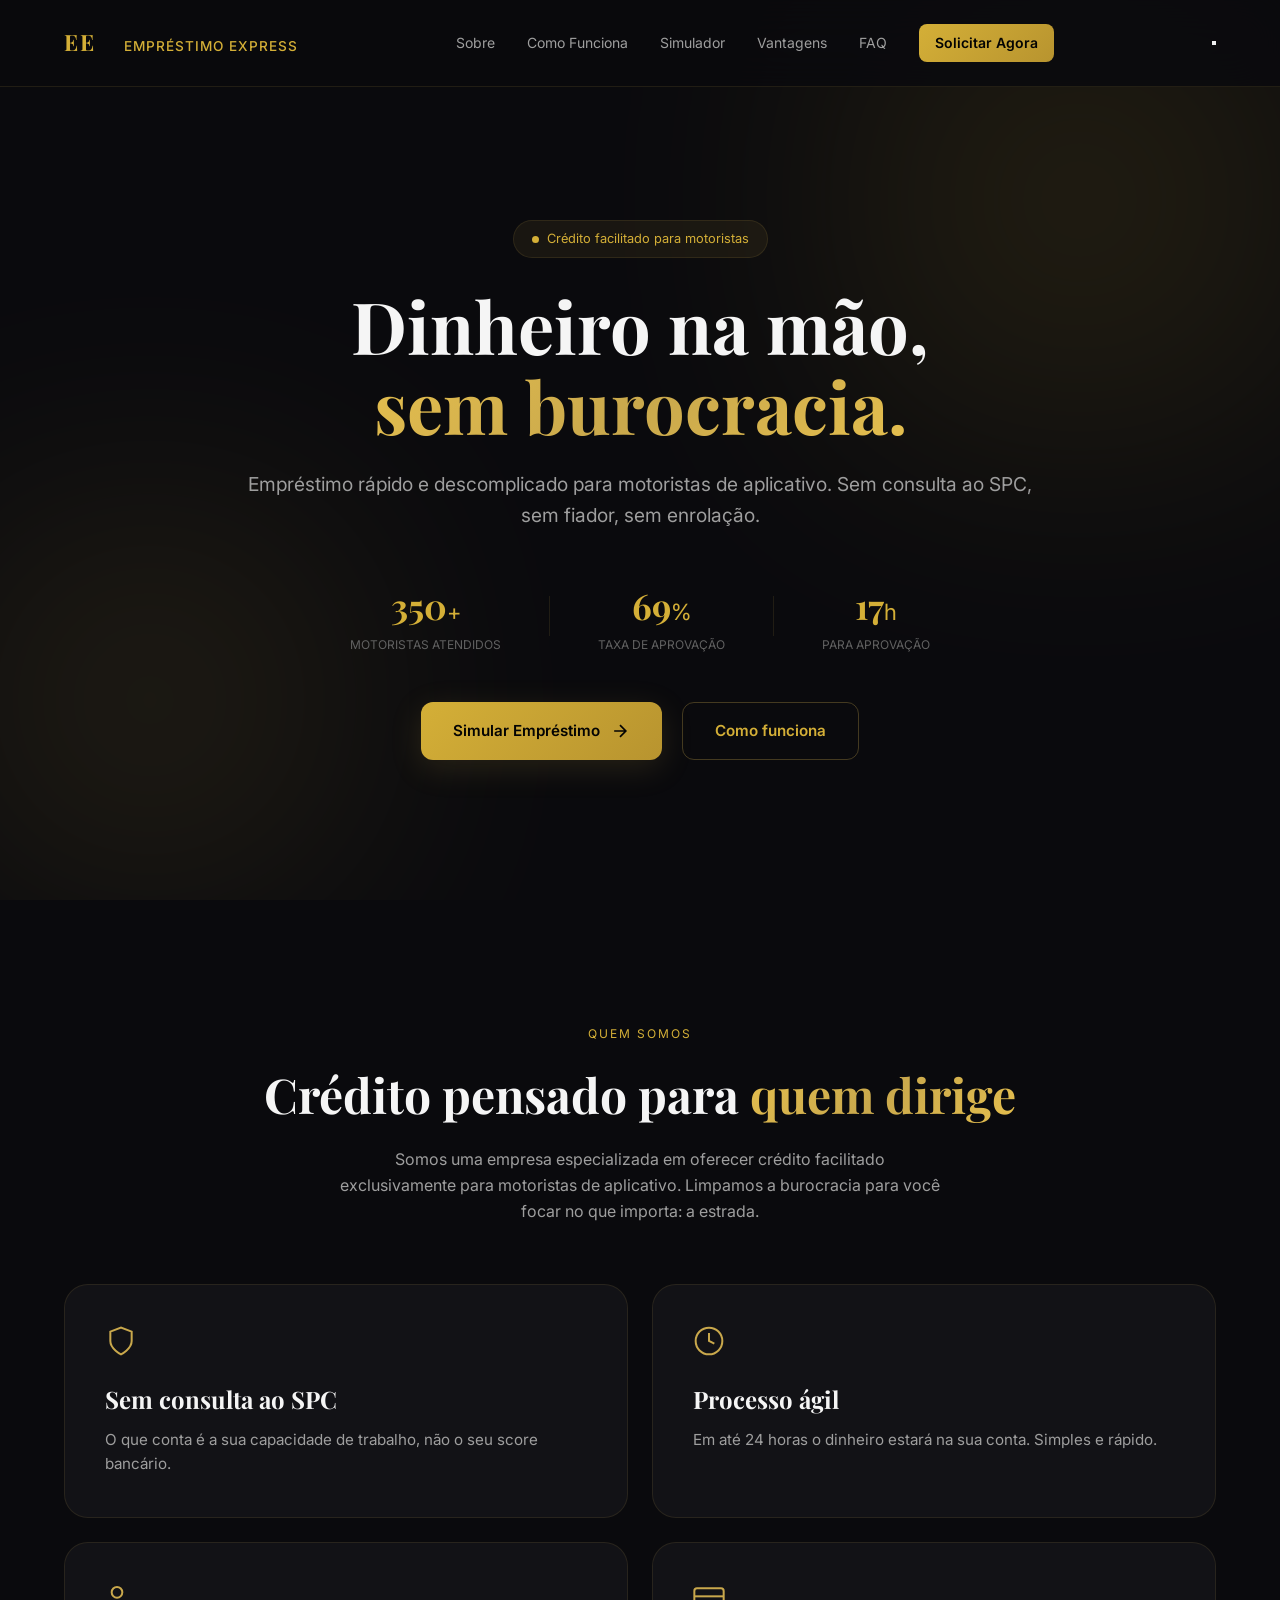
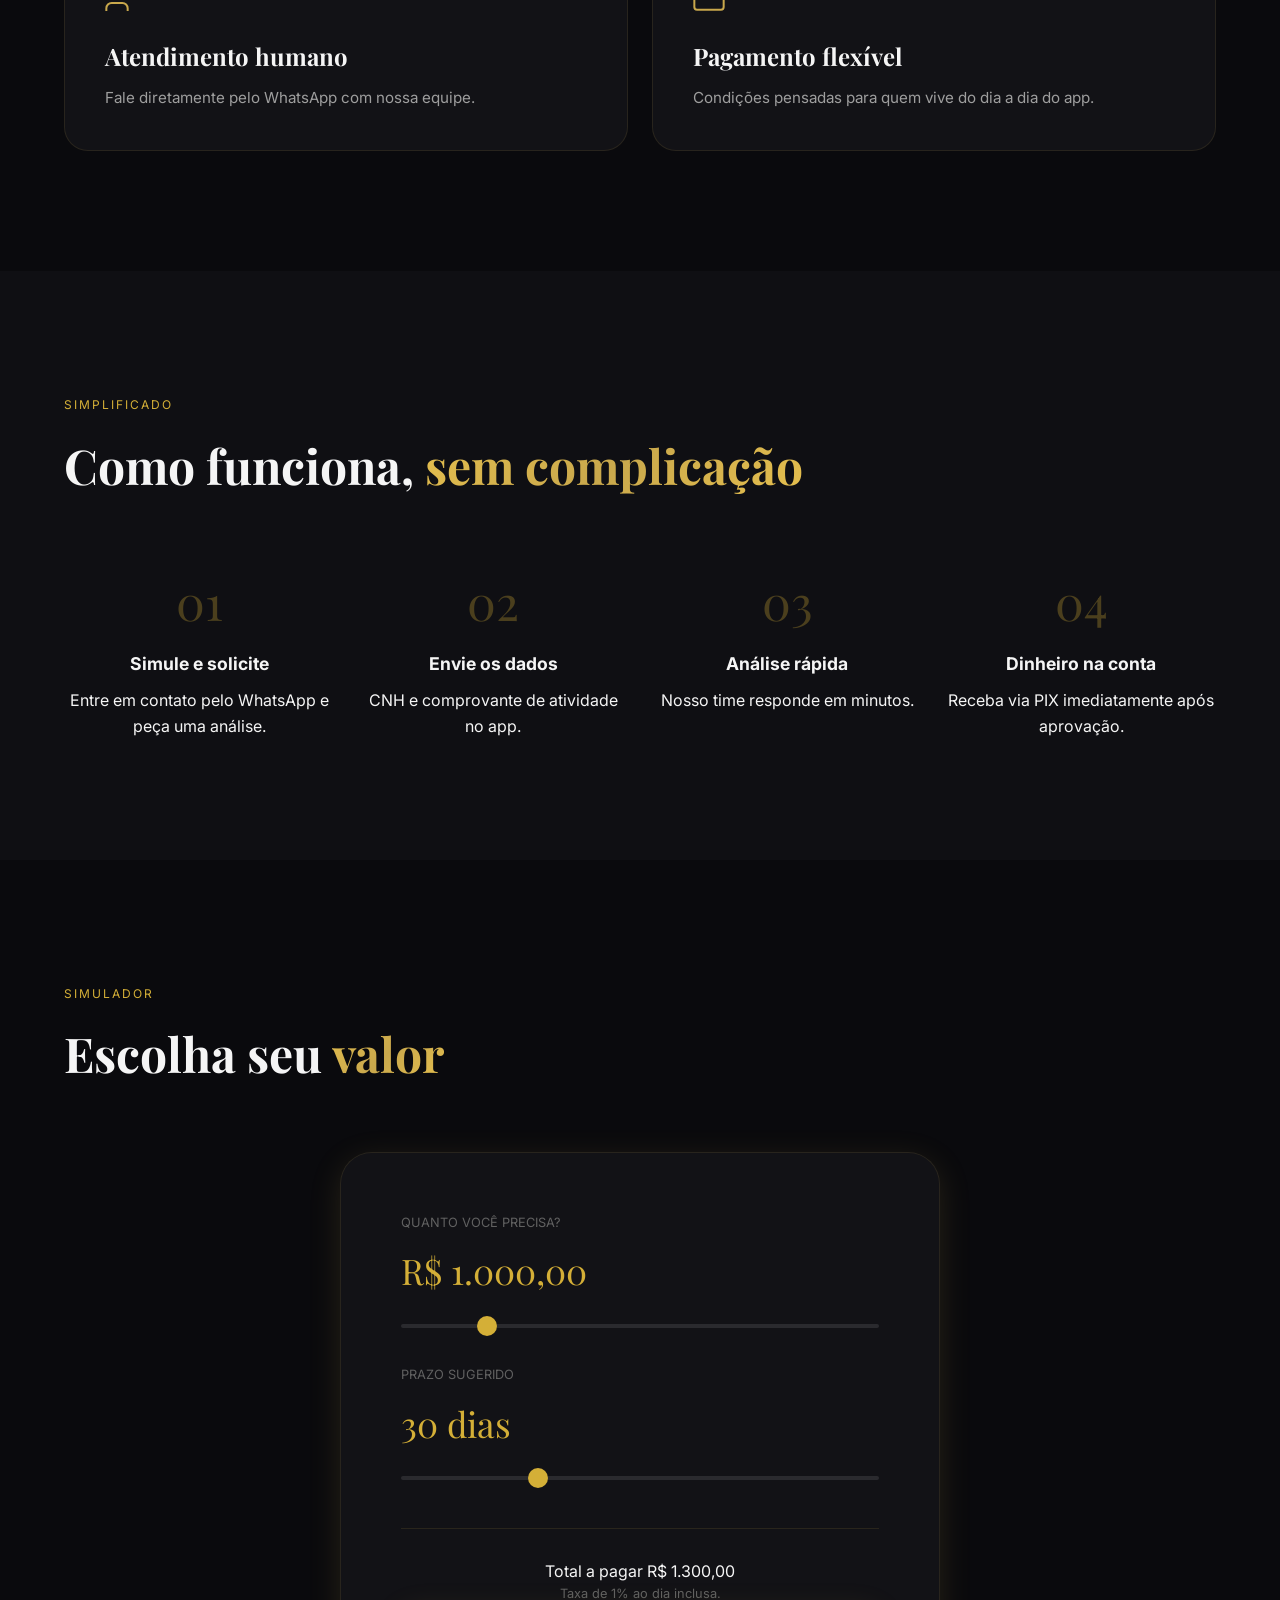
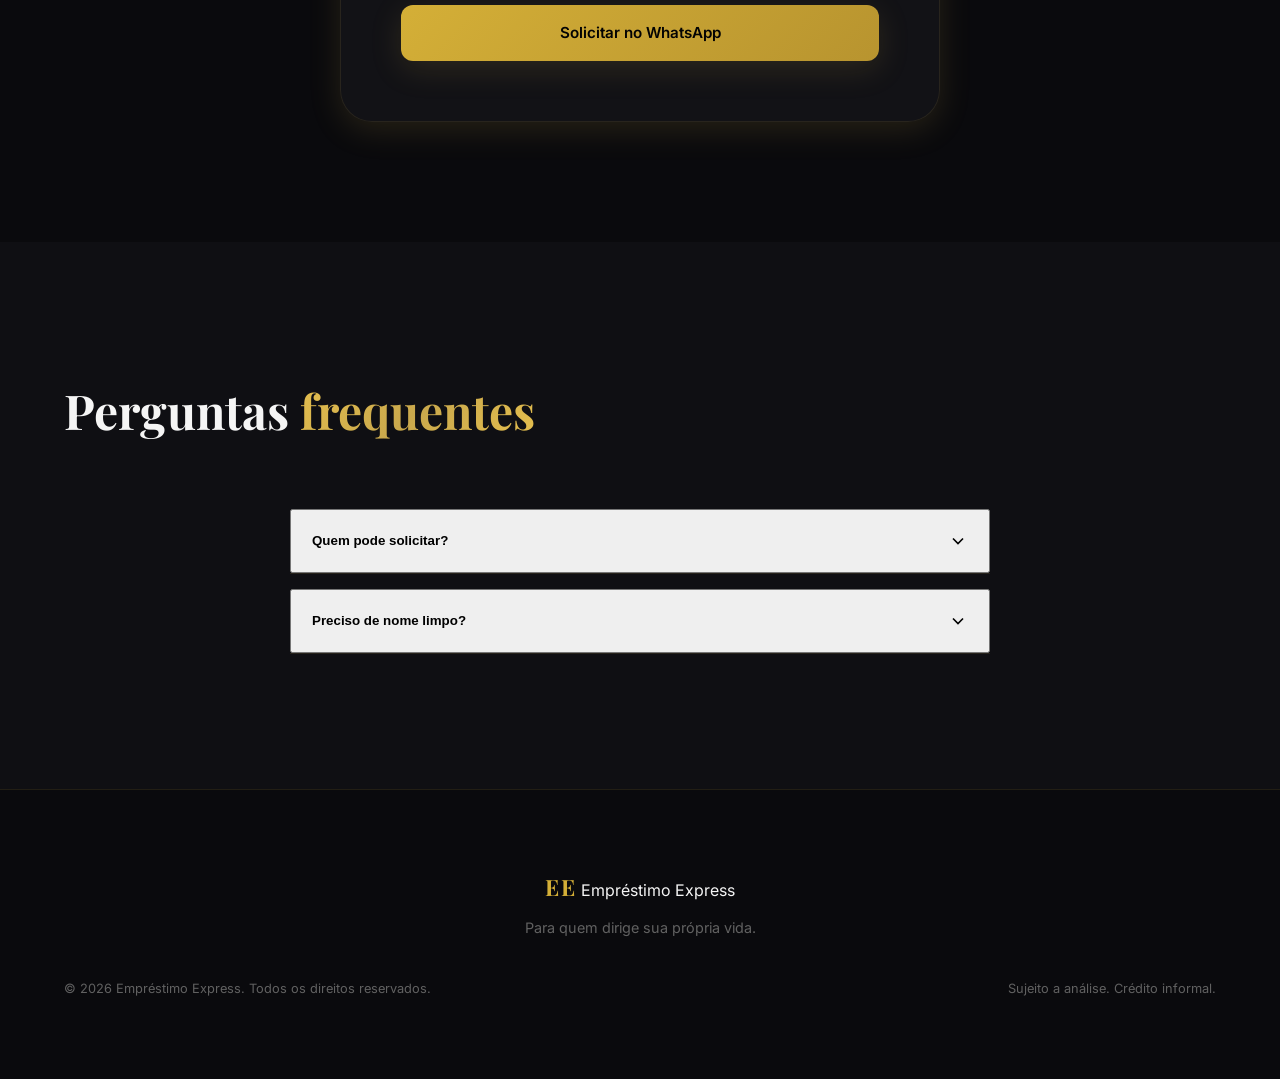
==== index.html @ c2438437 "Initialize Empréstimo Express Website - Premium Minimalist" ====
<!DOCTYPE html>
<html lang="pt-BR">
<head>
    <meta charset="UTF-8">
    <meta name="viewport" content="width=device-width, initial-scale=1.0">
    <title>Empréstimo Express | Crédito rápido para motoristas de aplicativo</title>
    <meta name="description" content="Empréstimo Express — crédito facilitado para motoristas de aplicativo sem consulta ao SPC. Aprovação rápida, sem burocracia. Solicite já!">
    <link rel="preconnect" href="https://fonts.googleapis.com">
    <link rel="preconnect" href="https://fonts.gstatic.com" crossorigin>
    <link href="https://fonts.googleapis.com/css2?family=Inter:wght@300;400;500;600;700;800&family=Playfair+Display:wght@400;500;600;700&display=swap" rel="stylesheet">
    <link rel="stylesheet" href="style.css">
</head>
<body>
    <!-- ===== NAVBAR ===== -->
    <nav class="navbar" id="navbar">
        <div class="container nav-container">
            <a href="#" class="nav-logo">
                <div class="logo-text">
                    <span class="logo-ee">EE</span>
                    <span class="logo-divider"></span>
                    <span class="logo-name">Empréstimo Express</span>
                </div>
            </a>
            <div class="nav-links" id="nav-links">
                <a href="#sobre" class="nav-link">Sobre</a>
                <a href="#como-funciona" class="nav-link">Como Funciona</a>
                <a href="#simulador" class="nav-link">Simulador</a>
                <a href="#vantagens" class="nav-link">Vantagens</a>
                <a href="#faq" class="nav-link">FAQ</a>
                <a href="https://w.app/emprestimo-express" class="nav-btn" target="_blank" rel="noopener">Solicitar Agora</a>
            </div>
            <button class="nav-toggle" id="nav-toggle" aria-label="Abrir menu">
                <span></span><span></span><span></span>
            </button>
        </div>
    </nav>

    <!-- ===== HERO ===== -->
    <section class="hero" id="hero">
        <div class="hero-bg-effects">
            <div class="hero-glow hero-glow-1"></div>
            <div class="hero-glow hero-glow-2"></div>
            <div class="hero-grid-overlay"></div>
        </div>
        <div class="container hero-container hero-no-visual"> <!-- Added hero-no-visual -->
            <div class="hero-content">
                <div class="hero-badge">
                    <span class="badge-dot"></span>
                    Crédito facilitado para motoristas
                </div>
                <h1 class="hero-title">
                    Dinheiro na mão, <br>
                    <span class="gold-text">sem burocracia.</span>
                </h1>
                <p class="hero-subtitle">
                    Empréstimo rápido e descomplicado para motoristas de aplicativo. 
                    Sem consulta ao SPC, sem fiador, sem enrolação.
                </p>
                <div class="hero-stats">
                    <div class="stat">
                        <span class="stat-number" data-target="500">0</span><span class="stat-suffix">+</span>
                        <span class="stat-label">Motoristas atendidos</span>
                    </div>
                    <div class="stat-divider"></div>
                    <div class="stat">
                        <span class="stat-number" data-target="98">0</span><span class="stat-suffix">%</span>
                        <span class="stat-label">Taxa de aprovação</span>
                    </div>
                    <div class="stat-divider"></div>
                    <div class="stat">
                        <span class="stat-number" data-target="24">0</span><span class="stat-suffix">h</span>
                        <span class="stat-label">Para aprovação</span>
                    </div>
                </div>
                <div class="hero-actions">
                    <a href="#simulador" class="btn btn-primary" id="hero-cta">
                        Simular Empréstimo
                        <svg width="20" height="20" viewBox="0 0 24 24" fill="none" stroke="currentColor" stroke-width="2"><path d="M5 12h14M12 5l7 7-7 7"/></svg>
                    </a>
                    <a href="#como-funciona" class="btn btn-outline" id="hero-secondary-cta">
                        Como funciona
                    </a>
                </div>
            </div>
            <!-- hero-visual REMOVED HERE -->
        </div>
        <!-- hero-scroll-indicator REMOVED -->
    </section>

    <!-- ===== SOBRE ===== -->
    <section class="section" id="sobre">
        <div class="container text-center"> <!-- Centered info for more elegance -->
            <div class="section-header">
                <span class="section-tag">Quem somos</span>
                <h2 class="section-title">Crédito pensado para <span class="gold-text">quem dirige</span></h2>
                <p class="section-desc">
                    Somos uma empresa especializada em oferecer crédito facilitado exclusivamente para motoristas de aplicativo. 
                    Limpamos a burocracia para você focar no que importa: a estrada.
                </p>
            </div>
            <div class="about-grid">
                <div class="about-card" data-reveal>
                    <div class="about-card-icon">
                        <svg width="32" height="32" viewBox="0 0 24 24" fill="none" stroke="#C9A84C" stroke-width="1.5"><path d="M12 22s8-4 8-10V5l-8-3-8 3v7c0 6 8 10 8 10z"/></svg>
                    </div>
                    <h3>Sem consulta ao SPC</h3>
                    <p>O que conta é a sua capacidade de trabalho, não o seu score bancário.</p>
                </div>
                <div class="about-card" data-reveal>
                    <div class="about-card-icon">
                        <svg width="32" height="32" viewBox="0 0 24 24" fill="none" stroke="#C9A84C" stroke-width="1.5"><circle cx="12" cy="12" r="10"/><path d="M12 6v6l4 2"/></svg>
                    </div>
                    <h3>Processo ágil</h3>
                    <p>Em até 24 horas o dinheiro estará na sua conta. Simples e rápido.</p>
                </div>
                <div class="about-card" data-reveal>
                    <div class="about-card-icon">
                        <svg width="32" height="32" viewBox="0 0 24 24" fill="none" stroke="#C9A84C" stroke-width="1.5"><path d="M17 21v-2a4 4 0 0 0-4-4H5a4 4 0 0 0-4 4v2"/><circle cx="9" cy="7" r="4"/></svg>
                    </div>
                    <h3>Atendimento humano</h3>
                    <p>Fale diretamente pelo WhatsApp com nossa equipe.</p>
                </div>
                <div class="about-card" data-reveal>
                    <div class="about-card-icon">
                        <svg width="32" height="32" viewBox="0 0 24 24" fill="none" stroke="#C9A84C" stroke-width="1.5"><rect x="1" y="4" width="22" height="16" rx="2" ry="2"/><line x1="1" y1="10" x2="23" y2="10"/></svg>
                    </div>
                    <h3>Pagamento flexível</h3>
                    <p>Condições pensadas para quem vive do dia a dia do app.</p>
                </div>
            </div>
        </div>
    </section>

    <!-- ===== COMO FUNCIONA ===== -->
    <section class="section section-alt" id="como-funciona">
        <div class="container">
            <div class="section-header">
                <span class="section-tag">Simplificado</span>
                <h2 class="section-title">Como funciona, <span class="gold-text">sem complicação</span></h2>
            </div>
            <div class="steps-grid">
                <div class="step-card" data-reveal>
                    <div class="step-number">01</div>
                    <div class="step-content">
                        <h3>Simule e solicite</h3>
                        <p>Entre em contato pelo WhatsApp e peça uma análise.</p>
                    </div>
                </div>
                <div class="step-card" data-reveal>
                    <div class="step-number">02</div>
                    <div class="step-content">
                        <h3>Envie os dados</h3>
                        <p>CNH e comprovante de atividade no app.</p>
                    </div>
                </div>
                <div class="step-card" data-reveal>
                    <div class="step-number">03</div>
                    <div class="step-content">
                        <h3>Análise rápida</h3>
                        <p>Nosso time responde em minutos.</p>
                    </div>
                </div>
                <div class="step-card" data-reveal>
                    <div class="step-number">04</div>
                    <div class="step-content">
                        <h3>Dinheiro na conta</h3>
                        <p>Receba via PIX imediatamente após aprovação.</p>
                    </div>
                </div>
            </div>
        </div>
    </section>

    <!-- ===== SIMULADOR ===== -->
    <section class="section" id="simulador">
        <div class="container">
            <div class="section-header">
                <span class="section-tag">Simulador</span>
                <h2 class="section-title">Escolha seu <span class="gold-text">valor</span></h2>
            </div>
            <div class="simulator-wrapper" data-reveal>
                <div class="simulator-card">
                    <div class="simulator-inner">
                        <div class="sim-group">
                            <label class="sim-label">Quanto você precisa?</label>
                            <div class="sim-value-display">R$ <span id="sim-value-text">1.000</span>,00</div>
                            <input type="range" id="sim-valor" class="sim-range" min="200" max="5000" value="1000" step="100">
                        </div>
                        <div class="sim-group">
                            <label class="sim-label">Prazo sugerido</label>
                            <div class="sim-value-display"><span id="sim-prazo-text">30</span> dias</div>
                            <input type="range" id="sim-prazo" class="sim-range" min="7" max="90" value="30" step="1">
                        </div>
                        <div class="sim-results">
                            <div class="sim-total-item">
                                <span class="sim-result-label">Total a pagar</span>
                                <span class="sim-result-value" id="sim-total">R$ 1.300,00</span>
                            </div>
                            <p class="sim-note">Taxa de 1% ao dia inclusa.</p>
                        </div>
                        <a href="https://w.app/emprestimo-express" class="btn btn-primary btn-full" id="sim-cta" target="_blank" rel="noopener">Solicitar no WhatsApp</a>
                    </div>
                </div>
            </div>
        </div>
    </section>

    <!-- ===== FAQ ===== -->
    <section class="section section-alt" id="faq">
        <div class="container">
            <div class="section-header">
                <h2 class="section-title">Perguntas <span class="gold-text">frequentes</span></h2>
            </div>
            <div class="faq-list">
                <div class="faq-item" data-reveal>
                    <button class="faq-question">
                        <span>Quem pode solicitar?</span>
                        <svg class="faq-chevron" width="20" height="20" viewBox="0 0 24 24" fill="none" stroke="currentColor" stroke-width="2"><path d="M6 9l6 6 6-6"/></svg>
                    </button>
                    <div class="faq-answer"><p>Motoristas de aplicativo (Uber, 99) com CNH ativa.</p></div>
                </div>
                <div class="faq-item" data-reveal>
                    <button class="faq-question">
                        <span>Preciso de nome limpo?</span>
                        <svg class="faq-chevron" width="20" height="20" viewBox="0 0 24 24" fill="none" stroke="currentColor" stroke-width="2"><path d="M6 9l6 6 6-6"/></svg>
                    </button>
                    <div class="faq-answer"><p>Não! Avaliamos seu perfil no aplicativo.</p></div>
                </div>
            </div>
        </div>
    </section>

    <!-- ===== FOOTER ===== -->
    <footer class="footer">
        <div class="container">
            <div class="footer-brand">
                <span class="logo-ee">EE</span> Empréstimo Express
                <p class="footer-tagline">Para quem dirige sua própria vida.</p>
            </div>
            <div class="footer-bottom">
                <p>&copy; 2026 Empréstimo Express. Todos os direitos reservados.</p>
                <p class="footer-disclaimer">Sujeito a análise. Crédito informal.</p>
            </div>
        </div>
    </footer>

    <script src="script.js"></script>
</body>
</html>
---- style.css ----
/* ===== CSS RESET & VARIABLES ===== */
*,
*::before,
*::after {
    margin: 0;
    padding: 0;
    box-sizing: border-box;
}

:root {
    /* Gold palette */
    --gold-300: #E5BF4E;
    --gold-400: #D4AF37;
    --gold-500: #C9A84C;
    --gold-600: #B8942F;

    /* Dark palette */
    --dark-800: #030303;
    --dark-900: #010101;

    /* Semantic */
    --bg-primary: #0A0A0D;
    --bg-secondary: #0F0F13;
    --bg-card: rgba(20, 20, 26, 0.8);
    --bg-card-hover: rgba(30, 30, 38, 0.9);
    --border-color: rgba(201, 168, 76, 0.12);
    --border-hover: rgba(201, 168, 76, 0.3);
    --text-primary: #F5F5F5;
    --text-secondary: #9E9E9E;
    --text-muted: #616161;

    /* Effects */
    --glow-gold: rgba(201, 168, 76, 0.15);
    --shadow-gold: 0 8px 32px rgba(201, 168, 76, 0.15);

    /* Typography */
    --font-sans: 'Inter', sans-serif;
    --font-serif: 'Playfair Display', serif;

    /* Transitions */
    --ease-out: cubic-bezier(0.16, 1, 0.3, 1);
}

html {
    scroll-behavior: smooth;
    -webkit-font-smoothing: antialiased;
}

body {
    font-family: var(--font-sans);
    background: var(--bg-primary);
    color: var(--text-primary);
    line-height: 1.6;
    overflow-x: hidden;
}

a {
    text-decoration: none;
    color: inherit;
}

.container {
    max-width: 1200px;
    margin: 0 auto;
    padding: 0 24px;
}

.text-center {
    text-align: center;
}

/* ===== TYPOGRAPHY ===== */
.gold-text {
    background: linear-gradient(135deg, var(--gold-300), var(--gold-500), var(--gold-300));
    -webkit-background-clip: text;
    background-clip: text;
    -webkit-text-fill-color: transparent;
}

/* ===== BUTTONS ===== */
.btn {
    display: inline-flex;
    align-items: center;
    gap: 10px;
    padding: 16px 32px;
    font-size: 0.95rem;
    font-weight: 600;
    border-radius: 12px;
    transition: all 0.4s var(--ease-out);
    cursor: pointer;
}

.btn-primary {
    background: linear-gradient(135deg, var(--gold-400), var(--gold-600));
    color: var(--dark-800);
    box-shadow: var(--shadow-gold);
}

.btn-primary:hover {
    transform: translateY(-2px);
    box-shadow: 0 12px 40px rgba(201, 168, 76, 0.3);
}

.btn-outline {
    border: 1px solid var(--border-hover);
    color: var(--gold-400);
}

.btn-outline:hover {
    background: rgba(201, 168, 76, 0.08);
    transform: translateY(-2px);
}

.btn-full {
    width: 100%;
    justify-content: center;
}

/* ===== NAVBAR ===== */
.navbar {
    position: fixed;
    top: 0;
    left: 0;
    right: 0;
    z-index: 1000;
    padding: 24px 0;
    background: rgba(10, 10, 13, 0.85);
    backdrop-filter: blur(20px);
    border-bottom: 1px solid var(--border-color);
}

.nav-container {
    display: flex;
    align-items: center;
    justify-content: space-between;
}

.nav-logo {
    display: flex;
    align-items: center;
}

.logo-ee {
    font-family: var(--font-serif);
    font-size: 1.4rem;
    font-weight: 700;
    color: var(--gold-400);
    letter-spacing: 2px;
}

.logo-divider {
    width: 1px;
    height: 24px;
    background: var(--gold-500);
    opacity: 0.5;
    margin: 0 12px;
}

.logo-name {
    font-size: 0.85rem;
    font-weight: 500;
    color: var(--gold-400);
    text-transform: uppercase;
    letter-spacing: 1px;
}

.nav-links {
    display: flex;
    align-items: center;
    gap: 32px;
}

.nav-link {
    font-size: 0.875rem;
    color: var(--text-secondary);
    transition: color 0.3s ease;
}

.nav-link:hover {
    color: var(--gold-400);
}

.nav-btn {
    font-size: 0.875rem;
    font-weight: 600;
    color: var(--dark-800);
    background: linear-gradient(135deg, var(--gold-400), var(--gold-600));
    padding: 8px 16px;
    border-radius: 8px;
}

/* ===== HERO ===== */
.hero {
    min-height: 100vh;
    display: flex;
    align-items: center;
    position: relative;
    padding-top: 80px;
    overflow: hidden;
}

.hero-bg-effects {
    position: absolute;
    inset: 0;
}

.hero-glow {
    position: absolute;
    filter: blur(120px);
    opacity: 0.15;
}

.hero-glow-1 { top: -100px; right: -100px; width: 600px; height: 600px; background: radial-gradient(circle, var(--gold-400), transparent); }
.hero-glow-2 { bottom: -50px; left: -100px; width: 500px; height: 500px; background: radial-gradient(circle, var(--gold-500), transparent); }

.hero-container {
    padding: 60px 0;
    position: relative;
    z-index: 10;
}

.hero-no-visual {
    text-align: center;
}

.hero-content {
    max-width: 800px;
    margin: 0 auto;
}

.hero-badge {
    display: inline-flex;
    align-items: center;
    gap: 8px;
    padding: 8px 18px;
    background: rgba(201, 168, 76, 0.08);
    border: 1px solid var(--border-color);
    border-radius: 100px;
    font-size: 0.8rem;
    color: var(--gold-400);
    margin-bottom: 28px;
}

.badge-dot { width: 7px; height: 7px; background: var(--gold-400); border-radius: 50%; }

.hero-title {
    font-family: var(--font-serif);
    font-size: clamp(2.5rem, 6vw, 4.5rem);
    line-height: 1.1;
    margin-bottom: 24px;
}

.hero-subtitle {
    font-size: 1.2rem;
    color: var(--text-secondary);
    margin-bottom: 48px;
}

.hero-stats {
    display: flex;
    justify-content: center;
    align-items: center;
    gap: 48px;
    margin-bottom: 48px;
}

.stat-number { font-size: 2.2rem; font-weight: 700; color: var(--gold-400); font-family: var(--font-serif); }
.stat-suffix { font-size: 1.4rem; color: var(--gold-400); }
.stat-label { display: block; font-size: 0.75rem; color: var(--text-muted); text-transform: uppercase; }
.stat-divider { width: 1px; height: 40px; background: var(--border-color); }

.hero-actions { display: flex; justify-content: center; gap: 20px; }

/* ===== SECTIONS ===== */
.section { padding: 120px 0; }
.section-alt { background: var(--bg-secondary); }

.section-header { margin-bottom: 60px; }
.section-tag { font-size: 0.75rem; color: var(--gold-400); text-transform: uppercase; letter-spacing: 2px; }
.section-title { font-family: var(--font-serif); font-size: 3rem; margin-top: 10px; }
.section-desc { color: var(--text-secondary); margin-top: 15px; max-width: 600px; margin-left: auto; margin-right: auto; }

/* ABOUT CARDS */
.about-grid { display: grid; grid-template-columns: repeat(2, 1fr); gap: 24px; margin-top: 60px; }
.about-card { padding: 40px; background: var(--bg-card); border: 1px solid var(--border-color); border-radius: 24px; text-align: left; }
.about-card:hover { transform: translateY(-5px); border-color: var(--border-hover); background: var(--bg-card-hover); transition: all 0.4s ease; }
.about-card h3 { font-family: var(--font-serif); font-size: 1.5rem; margin: 15px 0 10px; }
.about-card p { color: var(--text-secondary); font-size: 0.95rem; }

/* STEPS */
.steps-grid { display: grid; grid-template-columns: repeat(4, 1fr); gap: 24px; text-align: center; }
.step-number { font-family: var(--font-serif); font-size: 3rem; color: var(--gold-400); opacity: 0.3; }
.step-content h3 { font-size: 1.1rem; margin: 10px 0; }

/* SIMULATOR */
.simulator-wrapper { max-width: 600px; margin: 0 auto; }
.simulator-card { padding: 60px; background: var(--bg-card); border: 1px solid var(--border-color); border-radius: 32px; box-shadow: var(--shadow-gold); }
.sim-group { margin-bottom: 30px; }
.sim-label { display: block; font-size: 0.8rem; color: var(--text-muted); text-transform: uppercase; margin-bottom: 10px; }
.sim-value-display { font-family: var(--font-serif); font-size: 2.2rem; color: var(--gold-400); margin-bottom: 10px; }
.sim-range { width: 100%; -webkit-appearance: none; background: rgba(255, 255, 255, 0.1); height: 4px; border-radius: 2px; }
.sim-range::-webkit-slider-thumb { -webkit-appearance: none; width: 20px; height: 20px; background: var(--gold-400); border-radius: 50%; cursor: pointer; }

.sim-results { margin-top: 40px; padding-top: 30px; border-top: 1px solid var(--border-color); text-align: center; }
.sim-total-value { font-family: var(--font-serif); font-size: 3rem; margin: 10px 0; }
.sim-note { font-size: 0.8rem; color: var(--text-muted); }

/* FAQ */
.faq-list { max-width: 700px; margin: 0 auto; }
.faq-item { margin-bottom: 15px; border-bottom: 1px solid var(--border-color); }
.faq-question { width: 100%; padding: 20px; display: flex; justify-content: space-between; align-items: center; font-weight: 600; cursor: pointer; }
.faq-answer { padding: 0 20px 20px; color: var(--text-secondary); display: none; }

/* FOOTER */
.footer { padding: 80px 0; border-top: 1px solid var(--border-color); text-align: center; }
.footer-tagline { color: var(--text-muted); font-size: 0.9rem; margin-top: 10px; }
.footer-bottom { margin-top: 40px; display: flex; justify-content: space-between; font-size: 0.8rem; color: var(--text-muted); }

/* RESPONSIVE */
@media (max-width: 991px) { .about-grid { grid-template-columns: 1fr; } .steps-grid { grid-template-columns: 1fr 1fr; } }
@media (max-width: 768px) { .hero-stats { flex-direction: column; gap: 24px; } .stat-divider { width: 40px; height: 1px; } .steps-grid { grid-template-columns: 1fr; } }
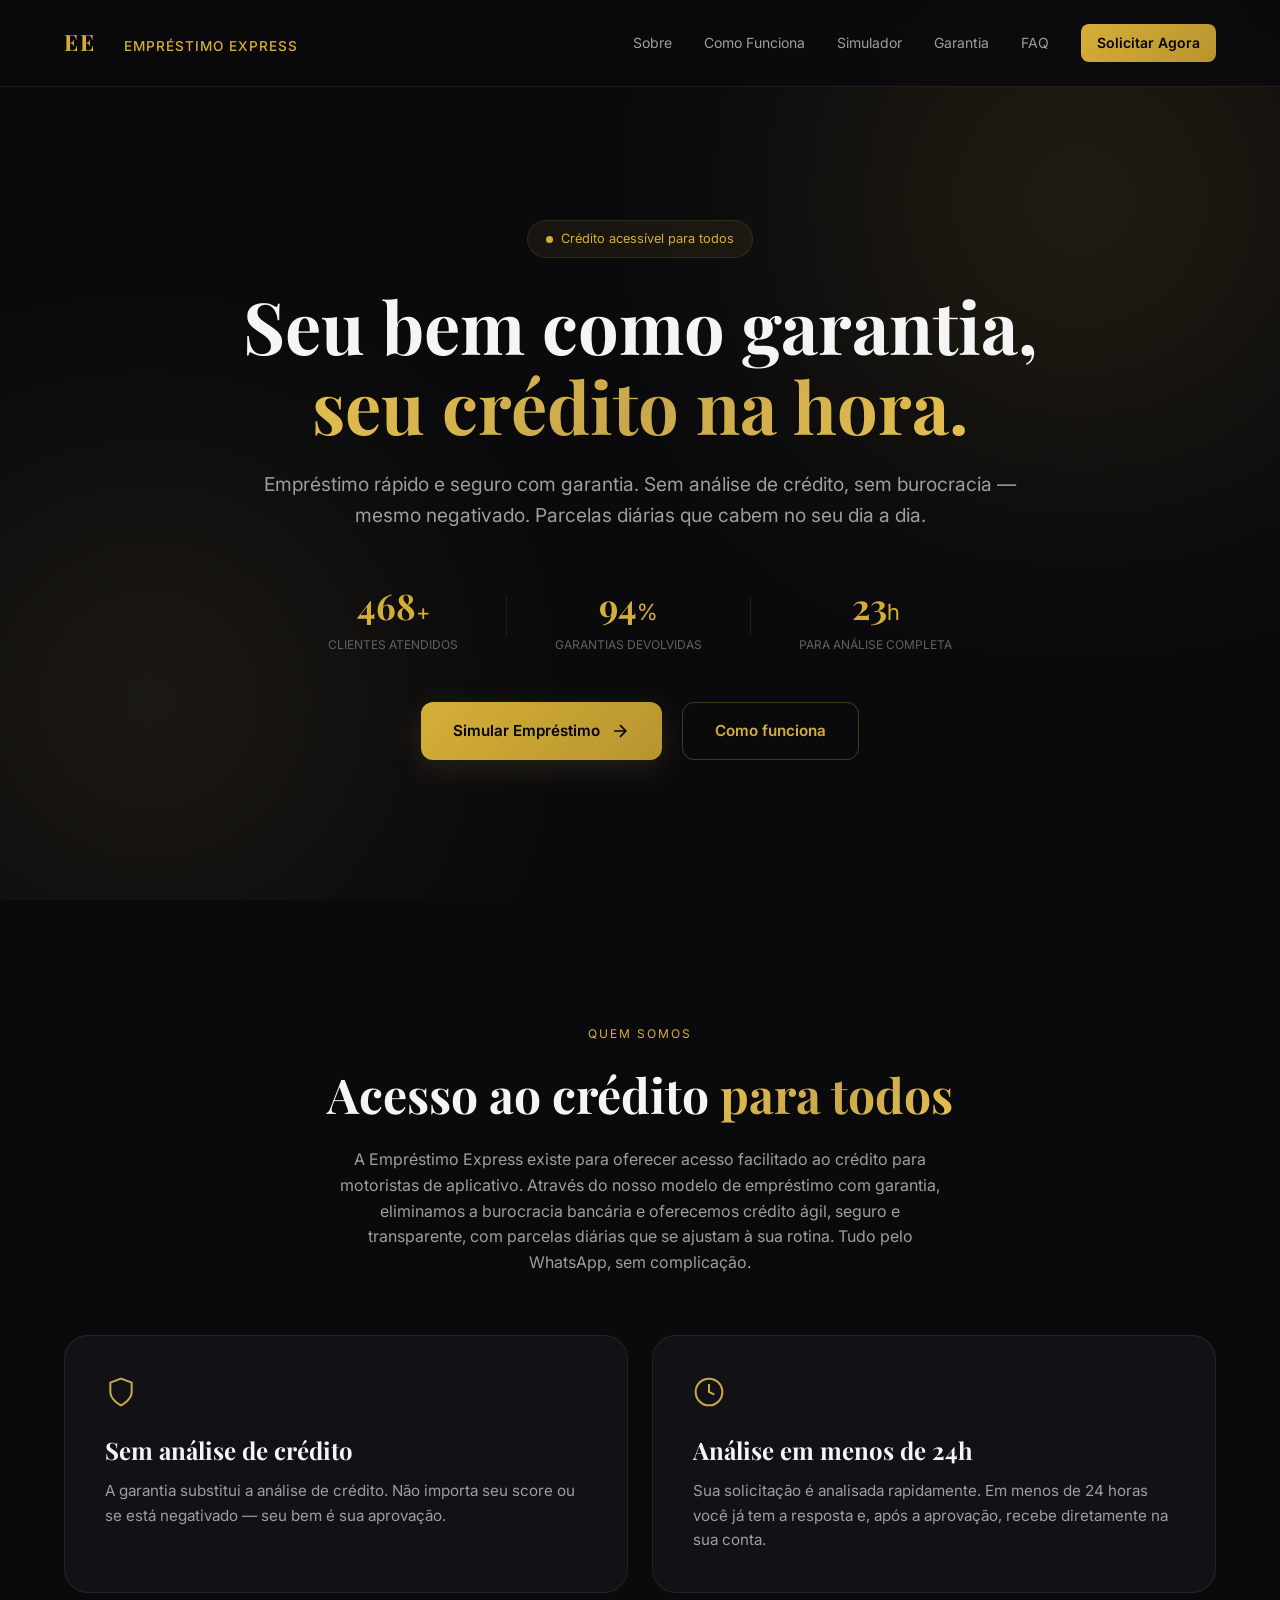
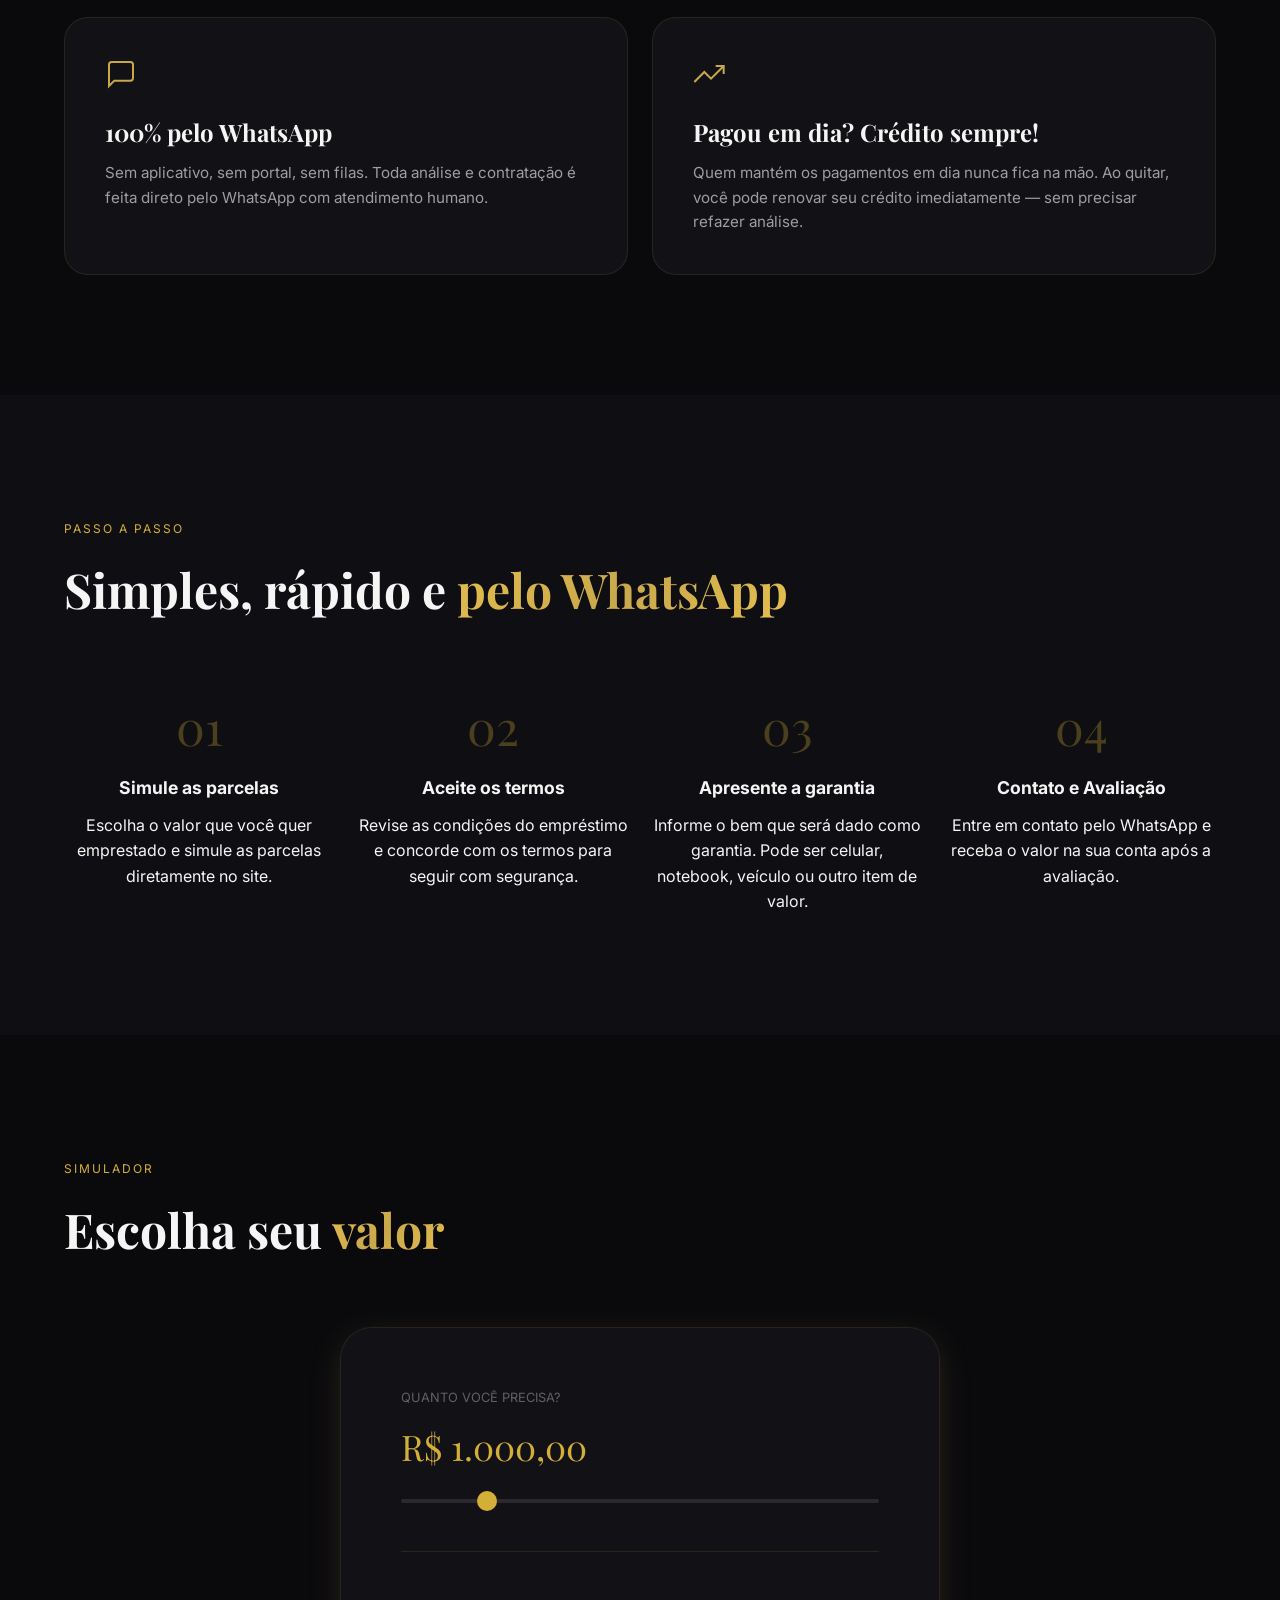
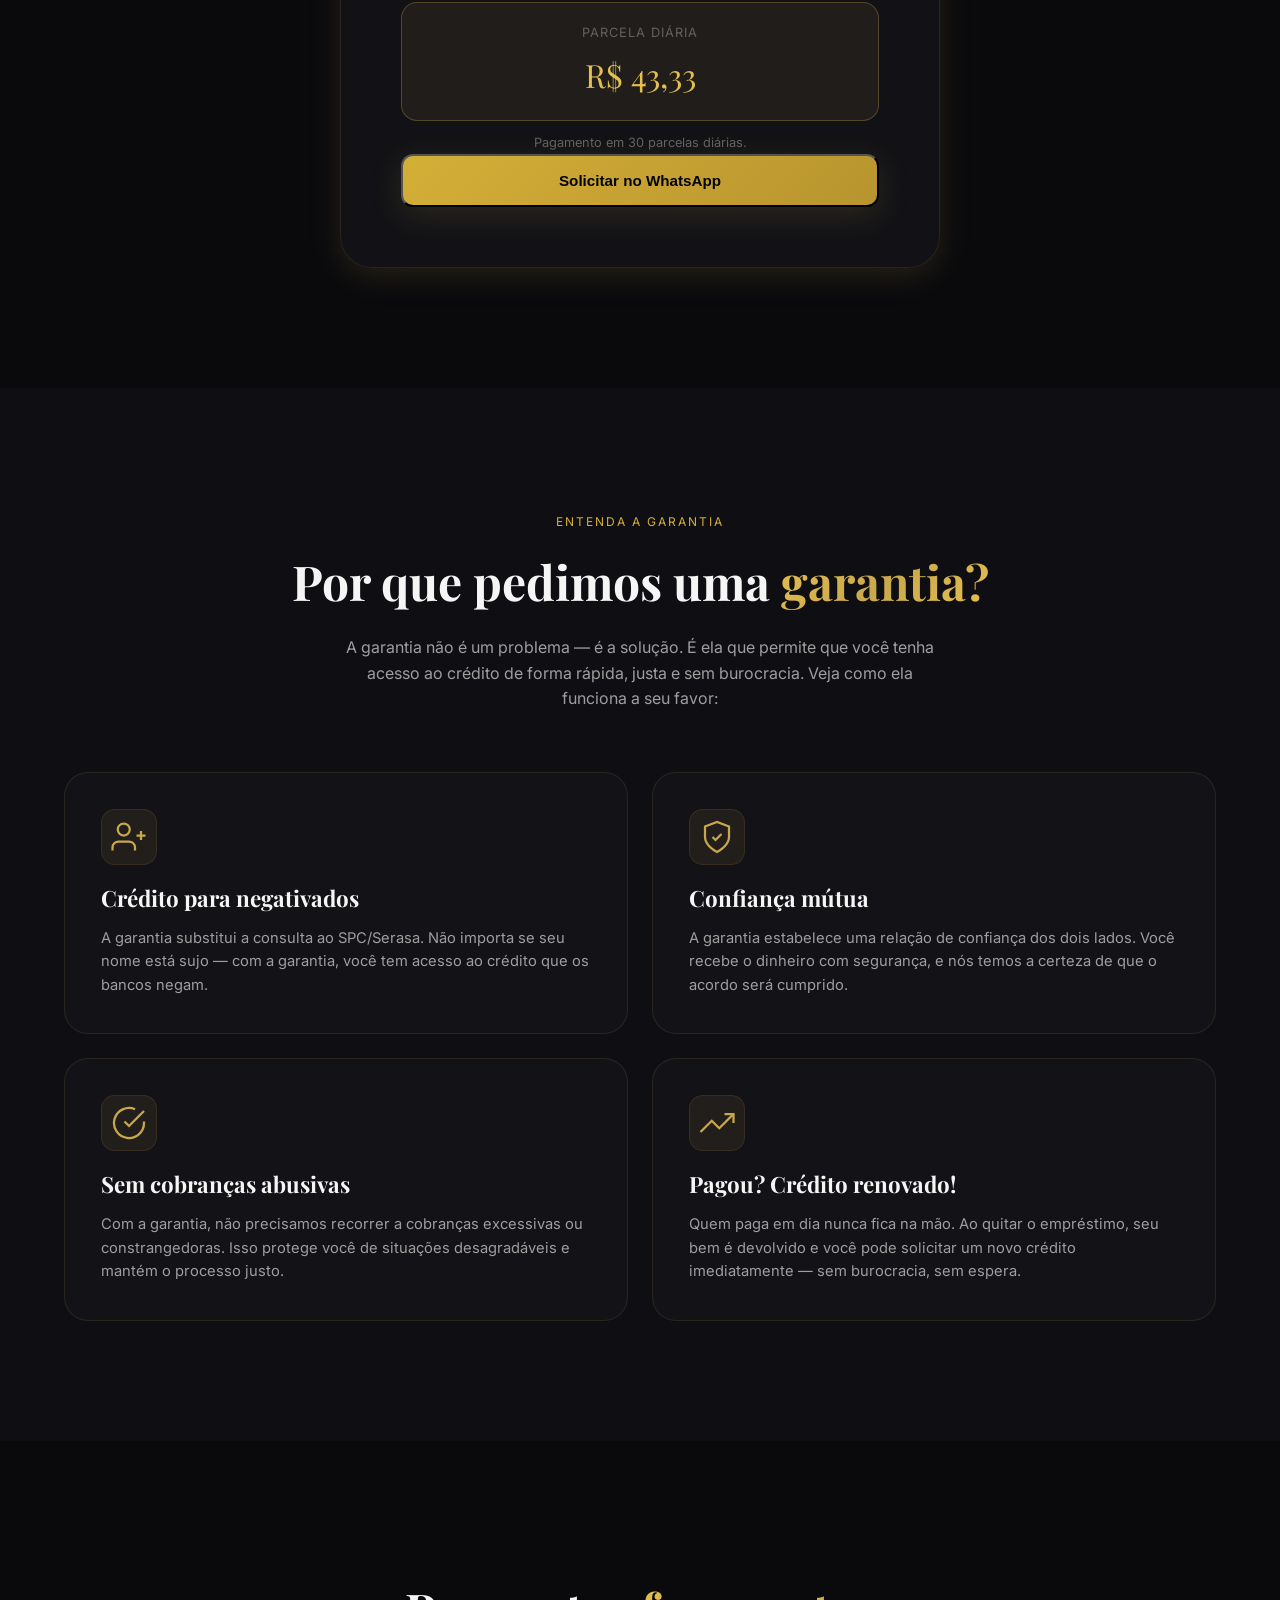
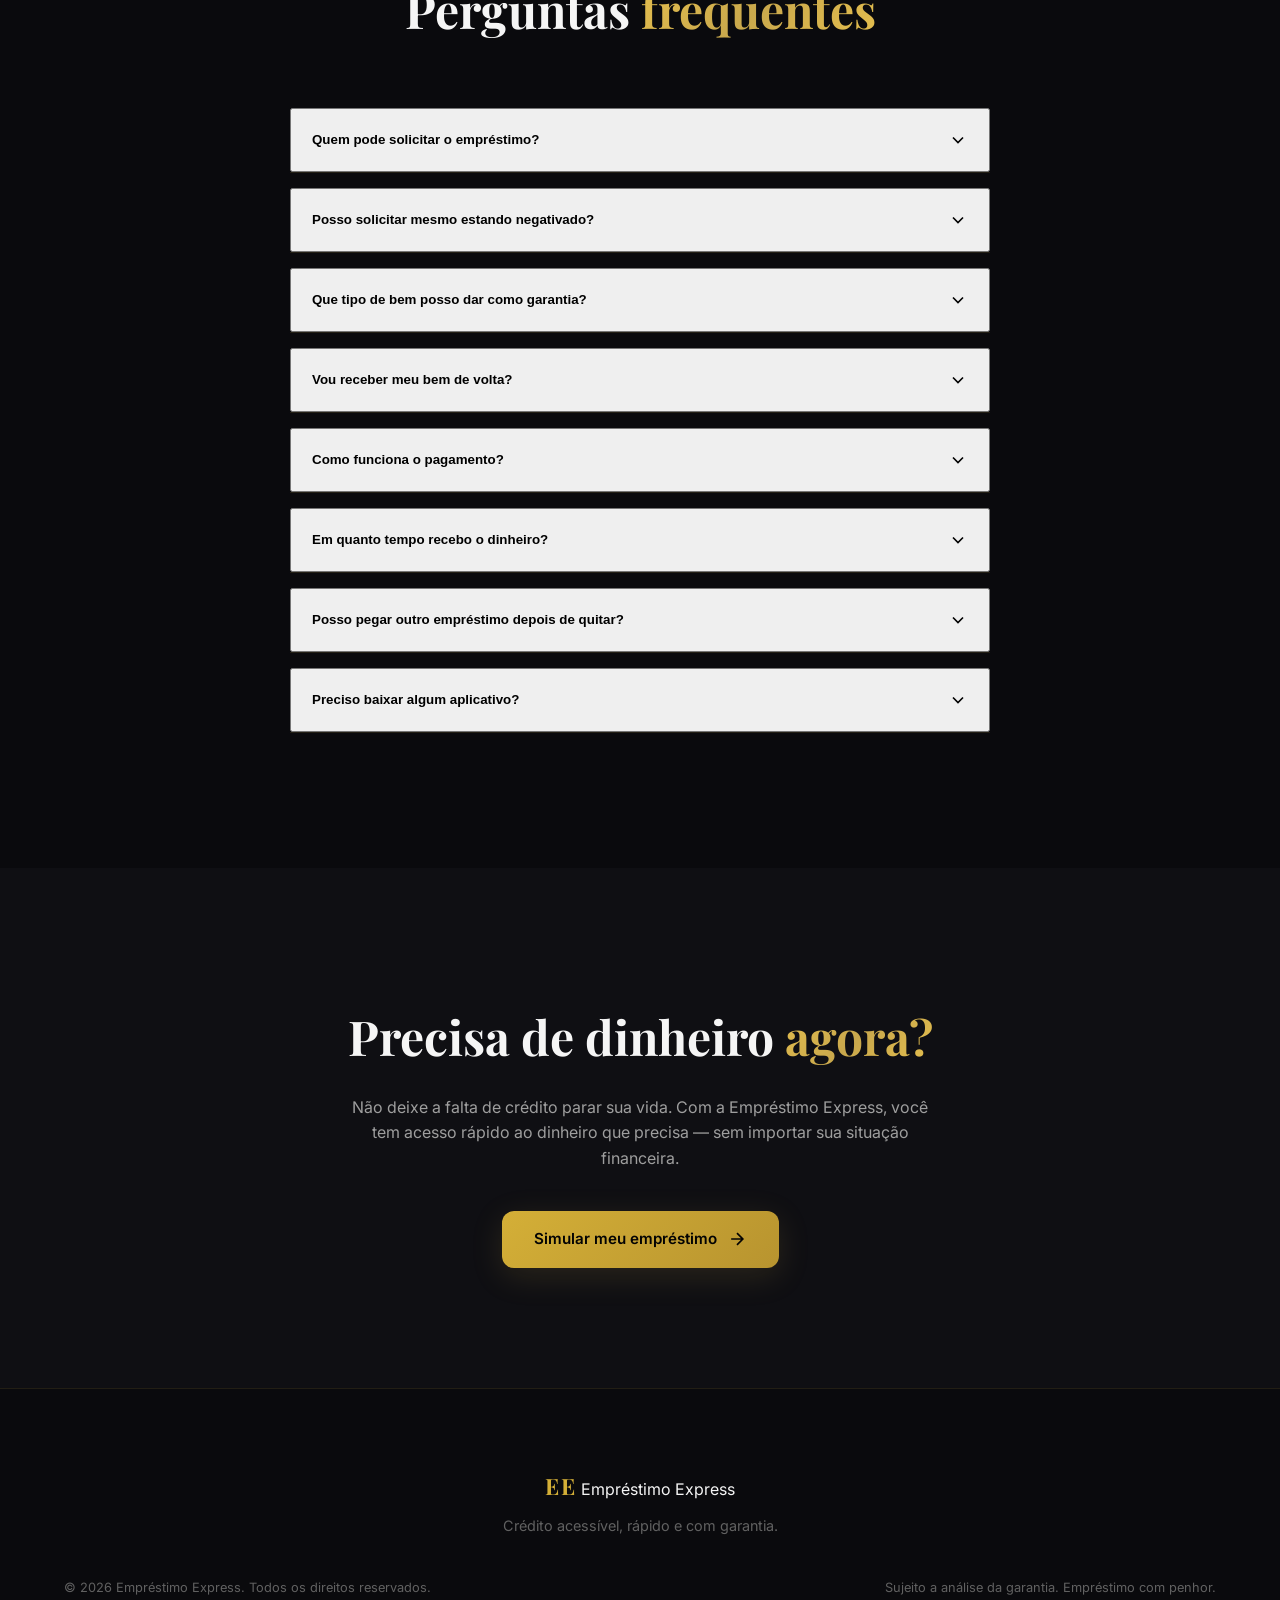
==== commit fa6343d1: "feat(LP): update app driver text and responsive layout" ====
--- a/index.html
+++ b/index.html
@@ -1,15 +1,20 @@
 <!DOCTYPE html>
 <html lang="pt-BR">
+
 <head>
     <meta charset="UTF-8">
     <meta name="viewport" content="width=device-width, initial-scale=1.0">
-    <title>Empréstimo Express | Crédito rápido para motoristas de aplicativo</title>
-    <meta name="description" content="Empréstimo Express — crédito facilitado para motoristas de aplicativo sem consulta ao SPC. Aprovação rápida, sem burocracia. Solicite já!">
+    <title>Empréstimo Express | Crédito rápido com garantia — sem análise de crédito</title>
+    <meta name="description"
+        content="Empréstimo Express — crédito facilitado com garantia para qualquer pessoa, mesmo negativada. Sem consulta ao SPC, parcela diária acessível. Solicite pelo WhatsApp!">
     <link rel="preconnect" href="https://fonts.googleapis.com">
     <link rel="preconnect" href="https://fonts.gstatic.com" crossorigin>
-    <link href="https://fonts.googleapis.com/css2?family=Inter:wght@300;400;500;600;700;800&family=Playfair+Display:wght@400;500;600;700&display=swap" rel="stylesheet">
+    <link
+        href="https://fonts.googleapis.com/css2?family=Inter:wght@300;400;500;600;700;800&family=Playfair+Display:wght@400;500;600;700&display=swap"
+        rel="stylesheet">
     <link rel="stylesheet" href="style.css">
 </head>
+
 <body>
     <!-- ===== NAVBAR ===== -->
     <nav class="navbar" id="navbar">
@@ -25,9 +30,10 @@
                 <a href="#sobre" class="nav-link">Sobre</a>
                 <a href="#como-funciona" class="nav-link">Como Funciona</a>
                 <a href="#simulador" class="nav-link">Simulador</a>
-                <a href="#vantagens" class="nav-link">Vantagens</a>
+                <a href="#garantia" class="nav-link">Garantia</a>
                 <a href="#faq" class="nav-link">FAQ</a>
-                <a href="https://w.app/emprestimo-express" class="nav-btn" target="_blank" rel="noopener">Solicitar Agora</a>
+                <a href="https://wa.me/message/BMBYSOKISTH4L1" class="nav-btn" target="_blank" rel="noopener">Solicitar
+                    Agora</a>
             </div>
             <button class="nav-toggle" id="nav-toggle" aria-label="Abrir menu">
                 <span></span><span></span><span></span>
@@ -42,90 +48,108 @@
             <div class="hero-glow hero-glow-2"></div>
             <div class="hero-grid-overlay"></div>
         </div>
-        <div class="container hero-container hero-no-visual"> <!-- Added hero-no-visual -->
+        <div class="container hero-container hero-no-visual">
             <div class="hero-content">
                 <div class="hero-badge">
                     <span class="badge-dot"></span>
-                    Crédito facilitado para motoristas
+                    Crédito acessível para todos
                 </div>
                 <h1 class="hero-title">
-                    Dinheiro na mão, <br>
-                    <span class="gold-text">sem burocracia.</span>
+                    Seu bem como garantia,<br>
+                    <span class="gold-text">seu crédito na hora.</span>
                 </h1>
                 <p class="hero-subtitle">
-                    Empréstimo rápido e descomplicado para motoristas de aplicativo. 
-                    Sem consulta ao SPC, sem fiador, sem enrolação.
+                    Empréstimo rápido e seguro com garantia. Sem análise de crédito,
+                    sem burocracia — mesmo negativado. Parcelas diárias que cabem no seu dia a dia.
                 </p>
                 <div class="hero-stats">
                     <div class="stat">
                         <span class="stat-number" data-target="500">0</span><span class="stat-suffix">+</span>
-                        <span class="stat-label">Motoristas atendidos</span>
+                        <span class="stat-label">Clientes atendidos</span>
                     </div>
                     <div class="stat-divider"></div>
                     <div class="stat">
-                        <span class="stat-number" data-target="98">0</span><span class="stat-suffix">%</span>
-                        <span class="stat-label">Taxa de aprovação</span>
+                        <span class="stat-number" data-target="100">0</span><span class="stat-suffix">%</span>
+                        <span class="stat-label">Garantias devolvidas</span>
                     </div>
                     <div class="stat-divider"></div>
                     <div class="stat">
                         <span class="stat-number" data-target="24">0</span><span class="stat-suffix">h</span>
-                        <span class="stat-label">Para aprovação</span>
+                        <span class="stat-label">Para análise completa</span>
                     </div>
                 </div>
                 <div class="hero-actions">
                     <a href="#simulador" class="btn btn-primary" id="hero-cta">
                         Simular Empréstimo
-                        <svg width="20" height="20" viewBox="0 0 24 24" fill="none" stroke="currentColor" stroke-width="2"><path d="M5 12h14M12 5l7 7-7 7"/></svg>
+                        <svg width="20" height="20" viewBox="0 0 24 24" fill="none" stroke="currentColor"
+                            stroke-width="2">
+                            <path d="M5 12h14M12 5l7 7-7 7" />
+                        </svg>
                     </a>
                     <a href="#como-funciona" class="btn btn-outline" id="hero-secondary-cta">
                         Como funciona
                     </a>
                 </div>
             </div>
-            <!-- hero-visual REMOVED HERE -->
-        </div>
-        <!-- hero-scroll-indicator REMOVED -->
+        </div>
     </section>
 
     <!-- ===== SOBRE ===== -->
     <section class="section" id="sobre">
-        <div class="container text-center"> <!-- Centered info for more elegance -->
+        <div class="container text-center">
             <div class="section-header">
                 <span class="section-tag">Quem somos</span>
-                <h2 class="section-title">Crédito pensado para <span class="gold-text">quem dirige</span></h2>
+                <h2 class="section-title">Acesso ao crédito <span class="gold-text">para todos</span></h2>
                 <p class="section-desc">
-                    Somos uma empresa especializada em oferecer crédito facilitado exclusivamente para motoristas de aplicativo. 
-                    Limpamos a burocracia para você focar no que importa: a estrada.
+                    A Empréstimo Express existe para oferecer acesso facilitado ao crédito para motoristas de aplicativo. Através do nosso modelo de empréstimo com
+                    garantia,
+                    eliminamos a burocracia bancária e oferecemos crédito ágil, seguro e transparente, com parcelas
+                    diárias
+                    que se ajustam à sua rotina. Tudo pelo WhatsApp, sem complicação.
                 </p>
             </div>
             <div class="about-grid">
                 <div class="about-card" data-reveal>
                     <div class="about-card-icon">
-                        <svg width="32" height="32" viewBox="0 0 24 24" fill="none" stroke="#C9A84C" stroke-width="1.5"><path d="M12 22s8-4 8-10V5l-8-3-8 3v7c0 6 8 10 8 10z"/></svg>
-                    </div>
-                    <h3>Sem consulta ao SPC</h3>
-                    <p>O que conta é a sua capacidade de trabalho, não o seu score bancário.</p>
+                        <svg width="32" height="32" viewBox="0 0 24 24" fill="none" stroke="#C9A84C" stroke-width="1.5">
+                            <path d="M12 22s8-4 8-10V5l-8-3-8 3v7c0 6 8 10 8 10z" />
+                        </svg>
+                    </div>
+                    <h3>Sem análise de crédito</h3>
+                    <p>A garantia substitui a análise de crédito. Não importa seu score ou se está negativado — seu bem
+                        é sua aprovação.</p>
                 </div>
                 <div class="about-card" data-reveal>
                     <div class="about-card-icon">
-                        <svg width="32" height="32" viewBox="0 0 24 24" fill="none" stroke="#C9A84C" stroke-width="1.5"><circle cx="12" cy="12" r="10"/><path d="M12 6v6l4 2"/></svg>
-                    </div>
-                    <h3>Processo ágil</h3>
-                    <p>Em até 24 horas o dinheiro estará na sua conta. Simples e rápido.</p>
+                        <svg width="32" height="32" viewBox="0 0 24 24" fill="none" stroke="#C9A84C" stroke-width="1.5">
+                            <circle cx="12" cy="12" r="10" />
+                            <path d="M12 6v6l4 2" />
+                        </svg>
+                    </div>
+                    <h3>Análise em menos de 24h</h3>
+                    <p>Sua solicitação é analisada rapidamente. Em menos de 24 horas você já tem a resposta e, após a
+                        aprovação, recebe diretamente na sua conta.</p>
                 </div>
                 <div class="about-card" data-reveal>
                     <div class="about-card-icon">
-                        <svg width="32" height="32" viewBox="0 0 24 24" fill="none" stroke="#C9A84C" stroke-width="1.5"><path d="M17 21v-2a4 4 0 0 0-4-4H5a4 4 0 0 0-4 4v2"/><circle cx="9" cy="7" r="4"/></svg>
-                    </div>
-                    <h3>Atendimento humano</h3>
-                    <p>Fale diretamente pelo WhatsApp com nossa equipe.</p>
+                        <svg width="32" height="32" viewBox="0 0 24 24" fill="none" stroke="#C9A84C" stroke-width="1.5">
+                            <path d="M21 15a2 2 0 0 1-2 2H7l-4 4V5a2 2 0 0 1 2-2h14a2 2 0 0 1 2 2z" />
+                        </svg>
+                    </div>
+                    <h3>100% pelo WhatsApp</h3>
+                    <p>Sem aplicativo, sem portal, sem filas. Toda análise e contratação é feita direto pelo WhatsApp
+                        com atendimento humano.</p>
                 </div>
                 <div class="about-card" data-reveal>
                     <div class="about-card-icon">
-                        <svg width="32" height="32" viewBox="0 0 24 24" fill="none" stroke="#C9A84C" stroke-width="1.5"><rect x="1" y="4" width="22" height="16" rx="2" ry="2"/><line x1="1" y1="10" x2="23" y2="10"/></svg>
-                    </div>
-                    <h3>Pagamento flexível</h3>
-                    <p>Condições pensadas para quem vive do dia a dia do app.</p>
+                        <svg width="32" height="32" viewBox="0 0 24 24" fill="none" stroke="#C9A84C" stroke-width="1.5">
+                            <path d="M23 6l-9.5 9.5-5-5L1 18" />
+                            <path d="M17 6h6v6" />
+                        </svg>
+                    </div>
+                    <h3>Pagou em dia? Crédito sempre!</h3>
+                    <p>Quem mantém os pagamentos em dia nunca fica na mão. Ao quitar, você pode renovar seu crédito
+                        imediatamente — sem precisar refazer análise.</p>
                 </div>
             </div>
         </div>
@@ -135,36 +159,37 @@
     <section class="section section-alt" id="como-funciona">
         <div class="container">
             <div class="section-header">
-                <span class="section-tag">Simplificado</span>
-                <h2 class="section-title">Como funciona, <span class="gold-text">sem complicação</span></h2>
+                <span class="section-tag">Passo a passo</span>
+                <h2 class="section-title">Simples, rápido e <span class="gold-text">pelo WhatsApp</span></h2>
             </div>
             <div class="steps-grid">
                 <div class="step-card" data-reveal>
                     <div class="step-number">01</div>
                     <div class="step-content">
-                        <h3>Simule e solicite</h3>
-                        <p>Entre em contato pelo WhatsApp e peça uma análise.</p>
+                        <h3>Simule as parcelas</h3>
+                        <p>Escolha o valor que você quer emprestado e simule as parcelas diretamente no site.</p>
                     </div>
                 </div>
                 <div class="step-card" data-reveal>
                     <div class="step-number">02</div>
                     <div class="step-content">
-                        <h3>Envie os dados</h3>
-                        <p>CNH e comprovante de atividade no app.</p>
+                        <h3>Aceite os termos</h3>
+                        <p>Revise as condições do empréstimo e concorde com os termos para seguir com segurança.</p>
                     </div>
                 </div>
                 <div class="step-card" data-reveal>
                     <div class="step-number">03</div>
                     <div class="step-content">
-                        <h3>Análise rápida</h3>
-                        <p>Nosso time responde em minutos.</p>
+                        <h3>Apresente a garantia</h3>
+                        <p>Informe o bem que será dado como garantia. Pode ser celular, notebook, veículo ou outro item
+                            de valor.</p>
                     </div>
                 </div>
                 <div class="step-card" data-reveal>
                     <div class="step-number">04</div>
                     <div class="step-content">
-                        <h3>Dinheiro na conta</h3>
-                        <p>Receba via PIX imediatamente após aprovação.</p>
+                        <h3>Contato e Avaliação</h3>
+                        <p>Entre em contato pelo WhatsApp e receba o valor na sua conta após a avaliação.</p>
                     </div>
                 </div>
             </div>
@@ -184,48 +209,216 @@
                         <div class="sim-group">
                             <label class="sim-label">Quanto você precisa?</label>
                             <div class="sim-value-display">R$ <span id="sim-value-text">1.000</span>,00</div>
-                            <input type="range" id="sim-valor" class="sim-range" min="200" max="5000" value="1000" step="100">
-                        </div>
-                        <div class="sim-group">
-                            <label class="sim-label">Prazo sugerido</label>
-                            <div class="sim-value-display"><span id="sim-prazo-text">30</span> dias</div>
-                            <input type="range" id="sim-prazo" class="sim-range" min="7" max="90" value="30" step="1">
+                            <input type="range" id="sim-valor" class="sim-range" min="200" max="5000" value="1000"
+                                step="100">
                         </div>
                         <div class="sim-results">
-                            <div class="sim-total-item">
-                                <span class="sim-result-label">Total a pagar</span>
-                                <span class="sim-result-value" id="sim-total">R$ 1.300,00</span>
+                            <div class="sim-daily-item">
+                                <span class="sim-result-label">Parcela diária</span>
+                                <span class="sim-result-value sim-daily-value" id="sim-diaria">R$ 43,33</span>
                             </div>
-                            <p class="sim-note">Taxa de 1% ao dia inclusa.</p>
+                            <p class="sim-note">Pagamento em 30 parcelas diárias.</p>
                         </div>
-                        <a href="https://w.app/emprestimo-express" class="btn btn-primary btn-full" id="sim-cta" target="_blank" rel="noopener">Solicitar no WhatsApp</a>
-                    </div>
+                        <button type="button" class="btn btn-primary btn-full" id="sim-cta">Solicitar no
+                            WhatsApp</button>
+                    </div>
+                </div>
+            </div>
+        </div>
+    </section>
+
+    <!-- ===== GARANTIA (Quebra de objeção) ===== -->
+    <section class="section section-alt" id="garantia">
+        <div class="container">
+            <div class="section-header text-center">
+                <span class="section-tag">Entenda a garantia</span>
+                <h2 class="section-title">Por que pedimos uma <span class="gold-text">garantia?</span></h2>
+                <p class="section-desc">
+                    A garantia não é um problema — é a solução. É ela que permite que você tenha acesso ao crédito
+                    de forma rápida, justa e sem burocracia. Veja como ela funciona a seu favor:
+                </p>
+            </div>
+            <div class="guarantee-grid">
+                <div class="guarantee-card" data-reveal>
+                    <div class="guarantee-icon">
+                        <svg width="36" height="36" viewBox="0 0 24 24" fill="none" stroke="#C9A84C" stroke-width="1.5">
+                            <path d="M16 21v-2a4 4 0 0 0-4-4H5a4 4 0 0 0-4 4v2" />
+                            <circle cx="8.5" cy="7" r="4" />
+                            <path d="M20 8v6M23 11h-6" />
+                        </svg>
+                    </div>
+                    <h3>Crédito para negativados</h3>
+                    <p>A garantia substitui a consulta ao SPC/Serasa. Não importa se seu nome está sujo — com a
+                        garantia, você tem acesso ao crédito que os bancos negam.</p>
+                </div>
+                <div class="guarantee-card" data-reveal>
+                    <div class="guarantee-icon">
+                        <svg width="36" height="36" viewBox="0 0 24 24" fill="none" stroke="#C9A84C" stroke-width="1.5">
+                            <path d="M12 22s8-4 8-10V5l-8-3-8 3v7c0 6 8 10 8 10z" />
+                            <path d="M9 12l2 2 4-4" />
+                        </svg>
+                    </div>
+                    <h3>Confiança mútua</h3>
+                    <p>A garantia estabelece uma relação de confiança dos dois lados. Você recebe o dinheiro com
+                        segurança, e nós temos a certeza de que o acordo será cumprido.</p>
+                </div>
+                <div class="guarantee-card" data-reveal>
+                    <div class="guarantee-icon">
+                        <svg width="36" height="36" viewBox="0 0 24 24" fill="none" stroke="#C9A84C" stroke-width="1.5">
+                            <path d="M22 11.08V12a10 10 0 1 1-5.93-9.14" />
+                            <path d="M22 4L12 14.01l-3-3" />
+                        </svg>
+                    </div>
+                    <h3>Sem cobranças abusivas</h3>
+                    <p>Com a garantia, não precisamos recorrer a cobranças excessivas ou constrangedoras. Isso protege
+                        você de situações desagradáveis e mantém o processo justo.</p>
+                </div>
+                <div class="guarantee-card" data-reveal>
+                    <div class="guarantee-icon">
+                        <svg width="36" height="36" viewBox="0 0 24 24" fill="none" stroke="#C9A84C" stroke-width="1.5">
+                            <path d="M23 6l-9.5 9.5-5-5L1 18" />
+                            <path d="M17 6h6v6" />
+                        </svg>
+                    </div>
+                    <h3>Pagou? Crédito renovado!</h3>
+                    <p>Quem paga em dia nunca fica na mão. Ao quitar o empréstimo, seu bem é devolvido e você pode
+                        solicitar um novo crédito imediatamente — sem burocracia, sem espera.</p>
                 </div>
             </div>
         </div>
     </section>
 
     <!-- ===== FAQ ===== -->
-    <section class="section section-alt" id="faq">
+    <section class="section" id="faq">
         <div class="container">
-            <div class="section-header">
+            <div class="section-header text-center">
                 <h2 class="section-title">Perguntas <span class="gold-text">frequentes</span></h2>
             </div>
             <div class="faq-list">
                 <div class="faq-item" data-reveal>
                     <button class="faq-question">
-                        <span>Quem pode solicitar?</span>
-                        <svg class="faq-chevron" width="20" height="20" viewBox="0 0 24 24" fill="none" stroke="currentColor" stroke-width="2"><path d="M6 9l6 6 6-6"/></svg>
-                    </button>
-                    <div class="faq-answer"><p>Motoristas de aplicativo (Uber, 99) com CNH ativa.</p></div>
-                </div>
-                <div class="faq-item" data-reveal>
-                    <button class="faq-question">
-                        <span>Preciso de nome limpo?</span>
-                        <svg class="faq-chevron" width="20" height="20" viewBox="0 0 24 24" fill="none" stroke="currentColor" stroke-width="2"><path d="M6 9l6 6 6-6"/></svg>
-                    </button>
-                    <div class="faq-answer"><p>Não! Avaliamos seu perfil no aplicativo.</p></div>
-                </div>
+                        <span>Quem pode solicitar o empréstimo?</span>
+                        <svg class="faq-chevron" width="20" height="20" viewBox="0 0 24 24" fill="none"
+                            stroke="currentColor" stroke-width="2">
+                            <path d="M6 9l6 6 6-6" />
+                        </svg>
+                    </button>
+                    <div class="faq-answer">
+                        <p>Somente motoristas de aplicativo podem solicitar. Não há
+                            exigência de renda mínima, score ou nome limpo.</p>
+                    </div>
+                </div>
+                <div class="faq-item" data-reveal>
+                    <button class="faq-question">
+                        <span>Posso solicitar mesmo estando negativado?</span>
+                        <svg class="faq-chevron" width="20" height="20" viewBox="0 0 24 24" fill="none"
+                            stroke="currentColor" stroke-width="2">
+                            <path d="M6 9l6 6 6-6" />
+                        </svg>
+                    </button>
+                    <div class="faq-answer">
+                        <p>Sim! Essa é uma das maiores vantagens do nosso modelo. Como a garantia substitui a análise de
+                            crédito, não consultamos SPC, Serasa ou qualquer órgão de proteção. Seu nome sujo não é
+                            impedimento.</p>
+                    </div>
+                </div>
+                <div class="faq-item" data-reveal>
+                    <button class="faq-question">
+                        <span>Que tipo de bem posso dar como garantia?</span>
+                        <svg class="faq-chevron" width="20" height="20" viewBox="0 0 24 24" fill="none"
+                            stroke="currentColor" stroke-width="2">
+                            <path d="M6 9l6 6 6-6" />
+                        </svg>
+                    </button>
+                    <div class="faq-answer">
+                        <p>Aceitamos diversos itens como celulares, notebooks, tablets, videogames, veículos, joias e
+                            outros bens de valor. Entre em contato para verificar se seu bem é elegível.</p>
+                    </div>
+                </div>
+                <div class="faq-item" data-reveal>
+                    <button class="faq-question">
+                        <span>Vou receber meu bem de volta?</span>
+                        <svg class="faq-chevron" width="20" height="20" viewBox="0 0 24 24" fill="none"
+                            stroke="currentColor" stroke-width="2">
+                            <path d="M6 9l6 6 6-6" />
+                        </svg>
+                    </button>
+                    <div class="faq-answer">
+                        <p>Sim, com certeza! Ao quitar todas as 30 parcelas diárias, seu bem é devolvido integralmente e
+                            em perfeito estado. A garantia é apenas uma segurança temporária do empréstimo.</p>
+                    </div>
+                </div>
+                <div class="faq-item" data-reveal>
+                    <button class="faq-question">
+                        <span>Como funciona o pagamento?</span>
+                        <svg class="faq-chevron" width="20" height="20" viewBox="0 0 24 24" fill="none"
+                            stroke="currentColor" stroke-width="2">
+                            <path d="M6 9l6 6 6-6" />
+                        </svg>
+                    </button>
+                    <div class="faq-answer">
+                        <p>O pagamento é feito em 30 parcelas diárias via PIX (QR Code ou copia e cola). As parcelas são
+                            pequenas e pensadas para caber na sua rotina diária.</p>
+                    </div>
+                </div>
+                <div class="faq-item" data-reveal>
+                    <button class="faq-question">
+                        <span>Em quanto tempo recebo o dinheiro?</span>
+                        <svg class="faq-chevron" width="20" height="20" viewBox="0 0 24 24" fill="none"
+                            stroke="currentColor" stroke-width="2">
+                            <path d="M6 9l6 6 6-6" />
+                        </svg>
+                    </button>
+                    <div class="faq-answer">
+                        <p>A análise leva menos de 24 horas. Após a aprovação, o valor é enviado via PIX diretamente na
+                            sua conta.</p>
+                    </div>
+                </div>
+                <div class="faq-item" data-reveal>
+                    <button class="faq-question">
+                        <span>Posso pegar outro empréstimo depois de quitar?</span>
+                        <svg class="faq-chevron" width="20" height="20" viewBox="0 0 24 24" fill="none"
+                            stroke="currentColor" stroke-width="2">
+                            <path d="M6 9l6 6 6-6" />
+                        </svg>
+                    </button>
+                    <div class="faq-answer">
+                        <p>Sim! Quem paga em dia tem crédito sempre disponível. Ao quitar seu empréstimo, você pode
+                            renovar imediatamente — sem precisar refazer análise. Bons pagadores nunca ficam na mão.</p>
+                    </div>
+                </div>
+                <div class="faq-item" data-reveal>
+                    <button class="faq-question">
+                        <span>Preciso baixar algum aplicativo?</span>
+                        <svg class="faq-chevron" width="20" height="20" viewBox="0 0 24 24" fill="none"
+                            stroke="currentColor" stroke-width="2">
+                            <path d="M6 9l6 6 6-6" />
+                        </svg>
+                    </button>
+                    <div class="faq-answer">
+                        <p>Não! Todo o processo — da simulação à contratação — é feito diretamente pelo WhatsApp. Sem
+                            downloads, sem cadastros em portais, sem complicação.</p>
+                    </div>
+                </div>
+            </div>
+        </div>
+    </section>
+
+    <!-- ===== CTA FINAL ===== -->
+    <section class="section section-alt" id="cta-final">
+        <div class="container text-center">
+            <div class="cta-final-content" data-reveal>
+                <h2 class="section-title">Precisa de dinheiro <span class="gold-text">agora?</span></h2>
+                <p class="section-desc">
+                    Não deixe a falta de crédito parar sua vida. Com a Empréstimo Express,
+                    você tem acesso rápido ao dinheiro que precisa — sem importar sua situação financeira.
+                </p>
+                <a href="#simulador" class="btn btn-primary" id="cta-final-btn">
+                    Simular meu empréstimo
+                    <svg width="20" height="20" viewBox="0 0 24 24" fill="none" stroke="currentColor" stroke-width="2">
+                        <path d="M5 12h14M12 5l7 7-7 7" />
+                    </svg>
+                </a>
             </div>
         </div>
     </section>
@@ -235,15 +428,82 @@
         <div class="container">
             <div class="footer-brand">
                 <span class="logo-ee">EE</span> Empréstimo Express
-                <p class="footer-tagline">Para quem dirige sua própria vida.</p>
+                <p class="footer-tagline">Crédito acessível, rápido e com garantia.</p>
             </div>
             <div class="footer-bottom">
                 <p>&copy; 2026 Empréstimo Express. Todos os direitos reservados.</p>
-                <p class="footer-disclaimer">Sujeito a análise. Crédito informal.</p>
+                <p class="footer-disclaimer">Sujeito a análise da garantia. Empréstimo com penhor.</p>
             </div>
         </div>
     </footer>
+
+    <!-- ===== MODAL DE TERMOS ===== -->
+    <div class="terms-overlay" id="terms-overlay">
+        <div class="terms-modal" id="terms-modal">
+            <button class="terms-close" id="terms-close" aria-label="Fechar">
+                <svg width="24" height="24" viewBox="0 0 24 24" fill="none" stroke="currentColor" stroke-width="2">
+                    <path d="M18 6L6 18M6 6l12 12" />
+                </svg>
+            </button>
+            <div class="terms-header">
+                <div class="terms-icon">
+                    <svg width="32" height="32" viewBox="0 0 24 24" fill="none" stroke="#C9A84C" stroke-width="1.5">
+                        <path d="M12 22s8-4 8-10V5l-8-3-8 3v7c0 6 8 10 8 10z" />
+                    </svg>
+                </div>
+                <h3 class="terms-title">Termos e Condições</h3>
+                <p class="terms-subtitle">Leia e aceite todos os termos abaixo para prosseguir.</p>
+            </div>
+            <div class="terms-list">
+                <label class="terms-item" id="term-1">
+                    <input type="checkbox" class="terms-checkbox" data-term="1">
+                    <span class="terms-checkmark"></span>
+                    <div class="terms-text">
+                        <strong>Dados e veracidade</strong>
+                        <p>Declaro que todas as informações fornecidas são verdadeiras e estou ciente de que dados
+                            falsos podem resultar na recusa do crédito ou medidas legais.</p>
+                    </div>
+                </label>
+                <label class="terms-item" id="term-2">
+                    <input type="checkbox" class="terms-checkbox" data-term="2">
+                    <span class="terms-checkmark"></span>
+                    <div class="terms-text">
+                        <strong>Uso de dados (LGPD)</strong>
+                        <p>Autorizo o uso dos meus dados pessoais para análise e validação de informações.</p>
+                    </div>
+                </label>
+                <label class="terms-item" id="term-3">
+                    <input type="checkbox" class="terms-checkbox" data-term="3">
+                    <span class="terms-checkmark"></span>
+                    <div class="terms-text">
+                        <strong>Condições do empréstimo</strong>
+                        <p>Estou ciente de que o valor contratado será pago em parcelas diárias pelo período de 30 dias.
+                        </p>
+                    </div>
+                </label>
+                <label class="terms-item" id="term-4">
+                    <input type="checkbox" class="terms-checkbox" data-term="4">
+                    <span class="terms-checkmark"></span>
+                    <div class="terms-text">
+                        <strong>Sobre a garantia (penhora)</strong>
+                        <p>Entendo e concordo que para a contratação do empréstimo o cliente deverá fornecer um bem como
+                            garantia do empréstimo, que será devolvido após a quitação total da dívida.</p>
+                    </div>
+                </label>
+            </div>
+            <button type="button" class="btn btn-primary btn-full terms-btn-whatsapp" id="terms-btn-whatsapp" disabled>
+                <svg width="20" height="20" viewBox="0 0 24 24" fill="currentColor">
+                    <path
+                        d="M17.472 14.382c-.297-.149-1.758-.867-2.03-.967-.273-.099-.471-.148-.67.15-.197.297-.767.966-.94 1.164-.173.199-.347.223-.644.075-.297-.15-1.255-.463-2.39-1.475-.883-.788-1.48-1.761-1.653-2.059-.173-.297-.018-.458.13-.606.134-.133.298-.347.446-.52.149-.174.198-.298.298-.497.099-.198.05-.371-.025-.52-.075-.149-.669-1.612-.916-2.207-.242-.579-.487-.5-.669-.51-.173-.008-.371-.01-.57-.01-.198 0-.52.074-.792.372-.272.297-1.04 1.016-1.04 2.479 0 1.462 1.065 2.875 1.213 3.074.149.198 2.096 3.2 5.077 4.487.709.306 1.262.489 1.694.625.712.227 1.36.195 1.871.118.571-.085 1.758-.719 2.006-1.413.248-.694.248-1.289.173-1.413-.074-.124-.272-.198-.57-.347z" />
+                    <path
+                        d="M12 0C5.373 0 0 5.373 0 12c0 2.625.846 5.059 2.284 7.034L.789 23.492a.5.5 0 00.613.613l4.458-1.495A11.952 11.952 0 0012 24c6.627 0 12-5.373 12-12S18.627 0 12 0zm0 22c-2.352 0-4.55-.733-6.365-1.983l-.444-.307-2.632.882.882-2.632-.307-.444A9.963 9.963 0 012 12C2 6.477 6.477 2 12 2s10 4.477 10 10-4.477 10-10 10z" />
+                </svg>
+                Ir para o WhatsApp
+            </button>
+        </div>
+    </div>
 
     <script src="script.js"></script>
 </body>
-</html>
+
+</html>
--- a/style.css
+++ b/style.css
@@ -189,6 +189,27 @@
     border-radius: 8px;
 }
 
+.nav-toggle {
+    display: none;
+    flex-direction: column;
+    justify-content: space-between;
+    width: 30px;
+    height: 21px;
+    background: transparent;
+    border: none;
+    cursor: pointer;
+    z-index: 1001;
+}
+
+.nav-toggle span {
+    display: block;
+    width: 100%;
+    height: 3px;
+    background: var(--gold-400);
+    border-radius: 3px;
+    transition: all 0.3s ease;
+}
+
 /* ===== HERO ===== */
 .hero {
     min-height: 100vh;
@@ -303,7 +324,19 @@
 
 .sim-results { margin-top: 40px; padding-top: 30px; border-top: 1px solid var(--border-color); text-align: center; }
 .sim-total-value { font-family: var(--font-serif); font-size: 3rem; margin: 10px 0; }
-.sim-note { font-size: 0.8rem; color: var(--text-muted); }
+.sim-note { font-size: 0.8rem; color: var(--text-muted); margin-top: 12px; }
+
+/* Simulator info row */
+.sim-info-row { display: flex; justify-content: space-between; gap: 16px; margin-bottom: 10px; }
+.sim-info-item { flex: 1; padding: 16px 20px; background: rgba(201, 168, 76, 0.06); border: 1px solid var(--border-color); border-radius: 14px; text-align: center; }
+.sim-info-label { display: block; font-size: 0.75rem; color: var(--text-muted); text-transform: uppercase; letter-spacing: 1px; margin-bottom: 4px; }
+.sim-info-value { display: block; font-family: var(--font-serif); font-size: 1.3rem; color: var(--gold-400); font-weight: 600; }
+
+/* Daily payment */
+.sim-daily-item { margin-top: 20px; padding: 20px; background: rgba(201, 168, 76, 0.08); border: 1px solid var(--border-hover); border-radius: 16px; }
+.sim-daily-value { font-size: 2rem !important; color: var(--gold-300) !important; }
+.sim-result-label { display: block; font-size: 0.8rem; color: var(--text-muted); text-transform: uppercase; letter-spacing: 1px; margin-bottom: 6px; }
+.sim-result-value { font-family: var(--font-serif); font-size: 2.2rem; color: var(--text-primary); }
 
 /* FAQ */
 .faq-list { max-width: 700px; margin: 0 auto; }
@@ -316,6 +349,280 @@
 .footer-tagline { color: var(--text-muted); font-size: 0.9rem; margin-top: 10px; }
 .footer-bottom { margin-top: 40px; display: flex; justify-content: space-between; font-size: 0.8rem; color: var(--text-muted); }
 
+/* GUARANTEE SECTION */
+.guarantee-grid { display: grid; grid-template-columns: repeat(2, 1fr); gap: 24px; margin-top: 60px; }
+.guarantee-card { 
+    padding: 36px; 
+    background: var(--bg-card); 
+    border: 1px solid var(--border-color); 
+    border-radius: 24px; 
+    text-align: left; 
+    transition: all 0.4s ease;
+}
+.guarantee-card:hover { 
+    transform: translateY(-5px); 
+    border-color: var(--border-hover); 
+    background: var(--bg-card-hover); 
+}
+.guarantee-icon { 
+    width: 56px; 
+    height: 56px; 
+    display: flex; 
+    align-items: center; 
+    justify-content: center; 
+    background: rgba(201, 168, 76, 0.08); 
+    border: 1px solid var(--border-color); 
+    border-radius: 14px; 
+    margin-bottom: 16px; 
+}
+.guarantee-card h3 { font-family: var(--font-serif); font-size: 1.4rem; margin-bottom: 10px; color: var(--text-primary); }
+.guarantee-card p { color: var(--text-secondary); font-size: 0.92rem; line-height: 1.6; }
+
+/* CTA FINAL */
+.cta-final-content { max-width: 650px; margin: 0 auto; }
+.cta-final-content .section-title { margin-bottom: 20px; }
+.cta-final-content .section-desc { margin-bottom: 40px; }
+
 /* RESPONSIVE */
-@media (max-width: 991px) { .about-grid { grid-template-columns: 1fr; } .steps-grid { grid-template-columns: 1fr 1fr; } }
-@media (max-width: 768px) { .hero-stats { flex-direction: column; gap: 24px; } .stat-divider { width: 40px; height: 1px; } .steps-grid { grid-template-columns: 1fr; } }
+@media (max-width: 991px) { 
+    .about-grid { grid-template-columns: 1fr; } 
+    .steps-grid { grid-template-columns: 1fr 1fr; } 
+    .guarantee-grid { grid-template-columns: 1fr; }
+}
+@media (max-width: 768px) { 
+    .nav-toggle { display: flex; }
+    .nav-links {
+        position: fixed;
+        top: 0;
+        right: -100%;
+        width: 250px;
+        height: 100vh;
+        background: var(--bg-primary);
+        flex-direction: column;
+        justify-content: center;
+        padding: 40px;
+        transition: right 0.4s ease;
+        border-left: 1px solid var(--border-color);
+        box-shadow: -10px 0 30px rgba(0,0,0,0.5);
+    }
+    .nav-links.active { right: 0; }
+    .nav-link { font-size: 1.1rem; }
+    .nav-btn { text-align: center; }
+
+    .hero-title { font-size: 2.2rem; }
+    .hero-stats { flex-direction: column; gap: 24px; } 
+    .stat-divider { width: 40px; height: 1px; } 
+    
+    .section-title { font-size: 2.2rem; }
+    .steps-grid { grid-template-columns: 1fr; }
+    
+    .simulator-card { padding: 30px 20px; }
+    .sim-info-row { flex-direction: column; }
+    
+    .terms-modal { margin: 16px; padding: 28px 20px; max-height: 90vh; }
+    .terms-item { padding: 14px; }
+}
+
+/* ===== TERMS MODAL ===== */
+.terms-overlay {
+    position: fixed;
+    inset: 0;
+    z-index: 9999;
+    background: rgba(0, 0, 0, 0.75);
+    backdrop-filter: blur(8px);
+    display: flex;
+    align-items: center;
+    justify-content: center;
+    opacity: 0;
+    visibility: hidden;
+    transition: all 0.4s var(--ease-out);
+}
+
+.terms-overlay.active {
+    opacity: 1;
+    visibility: visible;
+}
+
+.terms-modal {
+    position: relative;
+    width: 100%;
+    max-width: 560px;
+    max-height: 85vh;
+    overflow-y: auto;
+    background: linear-gradient(145deg, rgba(18, 18, 24, 0.98), rgba(12, 12, 16, 0.99));
+    border: 1px solid var(--border-color);
+    border-radius: 28px;
+    padding: 40px 36px;
+    box-shadow: 0 24px 80px rgba(0, 0, 0, 0.6), 0 0 60px rgba(201, 168, 76, 0.08);
+    transform: translateY(30px) scale(0.95);
+    transition: transform 0.5s var(--ease-out);
+}
+
+.terms-overlay.active .terms-modal {
+    transform: translateY(0) scale(1);
+}
+
+/* Scrollbar styling */
+.terms-modal::-webkit-scrollbar { width: 6px; }
+.terms-modal::-webkit-scrollbar-track { background: transparent; }
+.terms-modal::-webkit-scrollbar-thumb { background: var(--border-hover); border-radius: 3px; }
+
+.terms-close {
+    position: absolute;
+    top: 16px;
+    right: 16px;
+    width: 36px;
+    height: 36px;
+    display: flex;
+    align-items: center;
+    justify-content: center;
+    background: rgba(255, 255, 255, 0.05);
+    border: 1px solid var(--border-color);
+    border-radius: 10px;
+    color: var(--text-secondary);
+    cursor: pointer;
+    transition: all 0.3s ease;
+}
+
+.terms-close:hover {
+    background: rgba(255, 255, 255, 0.1);
+    color: var(--text-primary);
+    border-color: var(--border-hover);
+}
+
+.terms-header {
+    text-align: center;
+    margin-bottom: 28px;
+}
+
+.terms-icon {
+    width: 56px;
+    height: 56px;
+    display: flex;
+    align-items: center;
+    justify-content: center;
+    background: rgba(201, 168, 76, 0.1);
+    border: 1px solid var(--border-color);
+    border-radius: 16px;
+    margin: 0 auto 16px;
+}
+
+.terms-title {
+    font-family: var(--font-serif);
+    font-size: 1.6rem;
+    color: var(--text-primary);
+    margin-bottom: 6px;
+}
+
+.terms-subtitle {
+    font-size: 0.85rem;
+    color: var(--text-muted);
+}
+
+.terms-list {
+    display: flex;
+    flex-direction: column;
+    gap: 12px;
+    margin-bottom: 28px;
+}
+
+.terms-item {
+    display: flex;
+    align-items: flex-start;
+    gap: 14px;
+    padding: 18px;
+    background: rgba(255, 255, 255, 0.03);
+    border: 1px solid var(--border-color);
+    border-radius: 16px;
+    cursor: pointer;
+    transition: all 0.3s ease;
+    position: relative;
+}
+
+.terms-item:hover {
+    background: rgba(201, 168, 76, 0.04);
+    border-color: var(--border-hover);
+}
+
+.terms-item.checked {
+    background: rgba(201, 168, 76, 0.06);
+    border-color: rgba(201, 168, 76, 0.3);
+}
+
+.terms-checkbox {
+    position: absolute;
+    opacity: 0;
+    width: 0;
+    height: 0;
+}
+
+.terms-checkmark {
+    flex-shrink: 0;
+    width: 22px;
+    height: 22px;
+    border: 2px solid var(--border-hover);
+    border-radius: 6px;
+    display: flex;
+    align-items: center;
+    justify-content: center;
+    transition: all 0.3s ease;
+    margin-top: 2px;
+    position: relative;
+}
+
+.terms-checkmark::after {
+    content: '';
+    width: 6px;
+    height: 10px;
+    border: solid var(--dark-800);
+    border-width: 0 2px 2px 0;
+    transform: rotate(45deg) scale(0);
+    transition: transform 0.2s ease;
+    position: absolute;
+    top: 2px;
+}
+
+.terms-checkbox:checked + .terms-checkmark {
+    background: linear-gradient(135deg, var(--gold-400), var(--gold-600));
+    border-color: var(--gold-400);
+}
+
+.terms-checkbox:checked + .terms-checkmark::after {
+    transform: rotate(45deg) scale(1);
+}
+
+.terms-text strong {
+    display: block;
+    font-size: 0.9rem;
+    color: var(--text-primary);
+    margin-bottom: 4px;
+}
+
+.terms-text p {
+    font-size: 0.82rem;
+    color: var(--text-secondary);
+    line-height: 1.5;
+}
+
+.terms-btn-whatsapp {
+    margin-top: 4px;
+    gap: 10px;
+    transition: all 0.4s var(--ease-out);
+}
+
+.terms-btn-whatsapp:disabled {
+    opacity: 0.35;
+    cursor: not-allowed;
+    transform: none !important;
+    box-shadow: none !important;
+    pointer-events: none;
+}
+
+.terms-btn-whatsapp:not(:disabled) {
+    animation: btnPulse 2s ease-in-out infinite;
+}
+
+@keyframes btnPulse {
+    0%, 100% { box-shadow: var(--shadow-gold); }
+    50% { box-shadow: 0 8px 40px rgba(201, 168, 76, 0.35); }
+}
